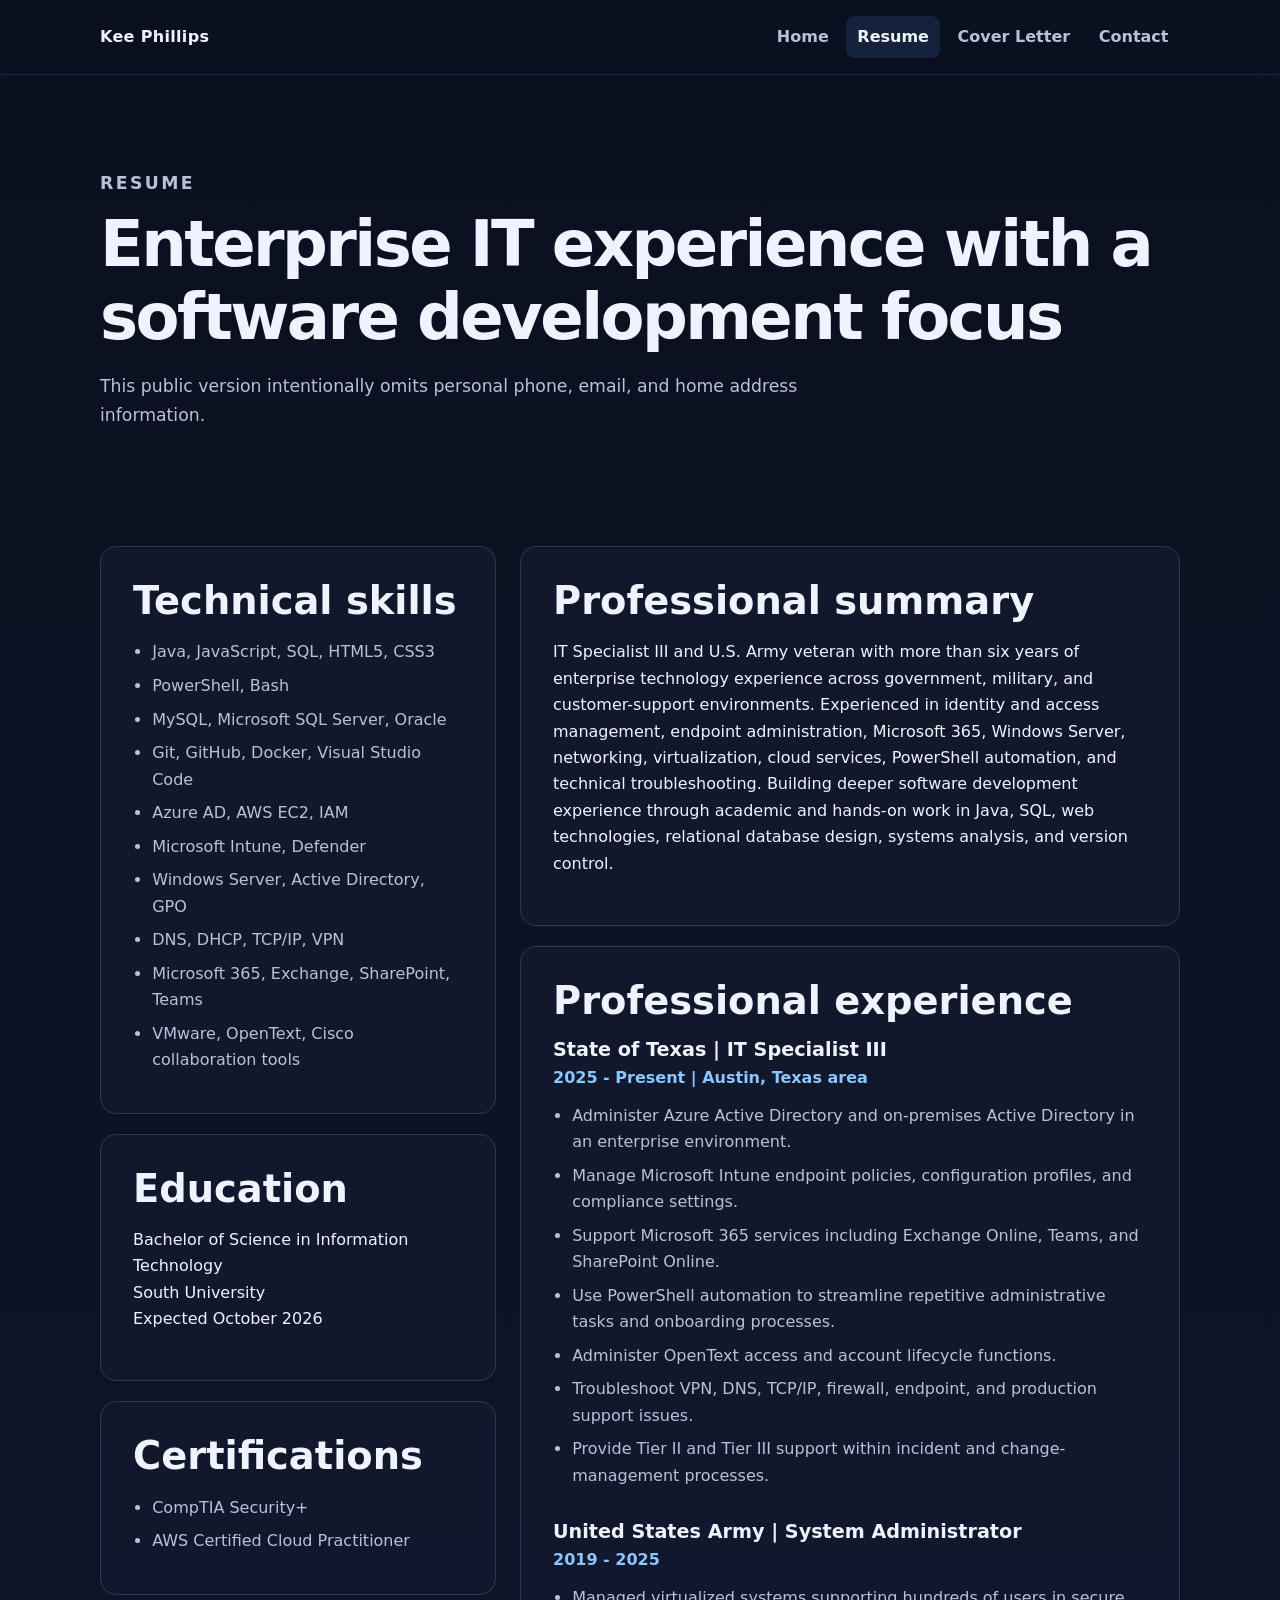
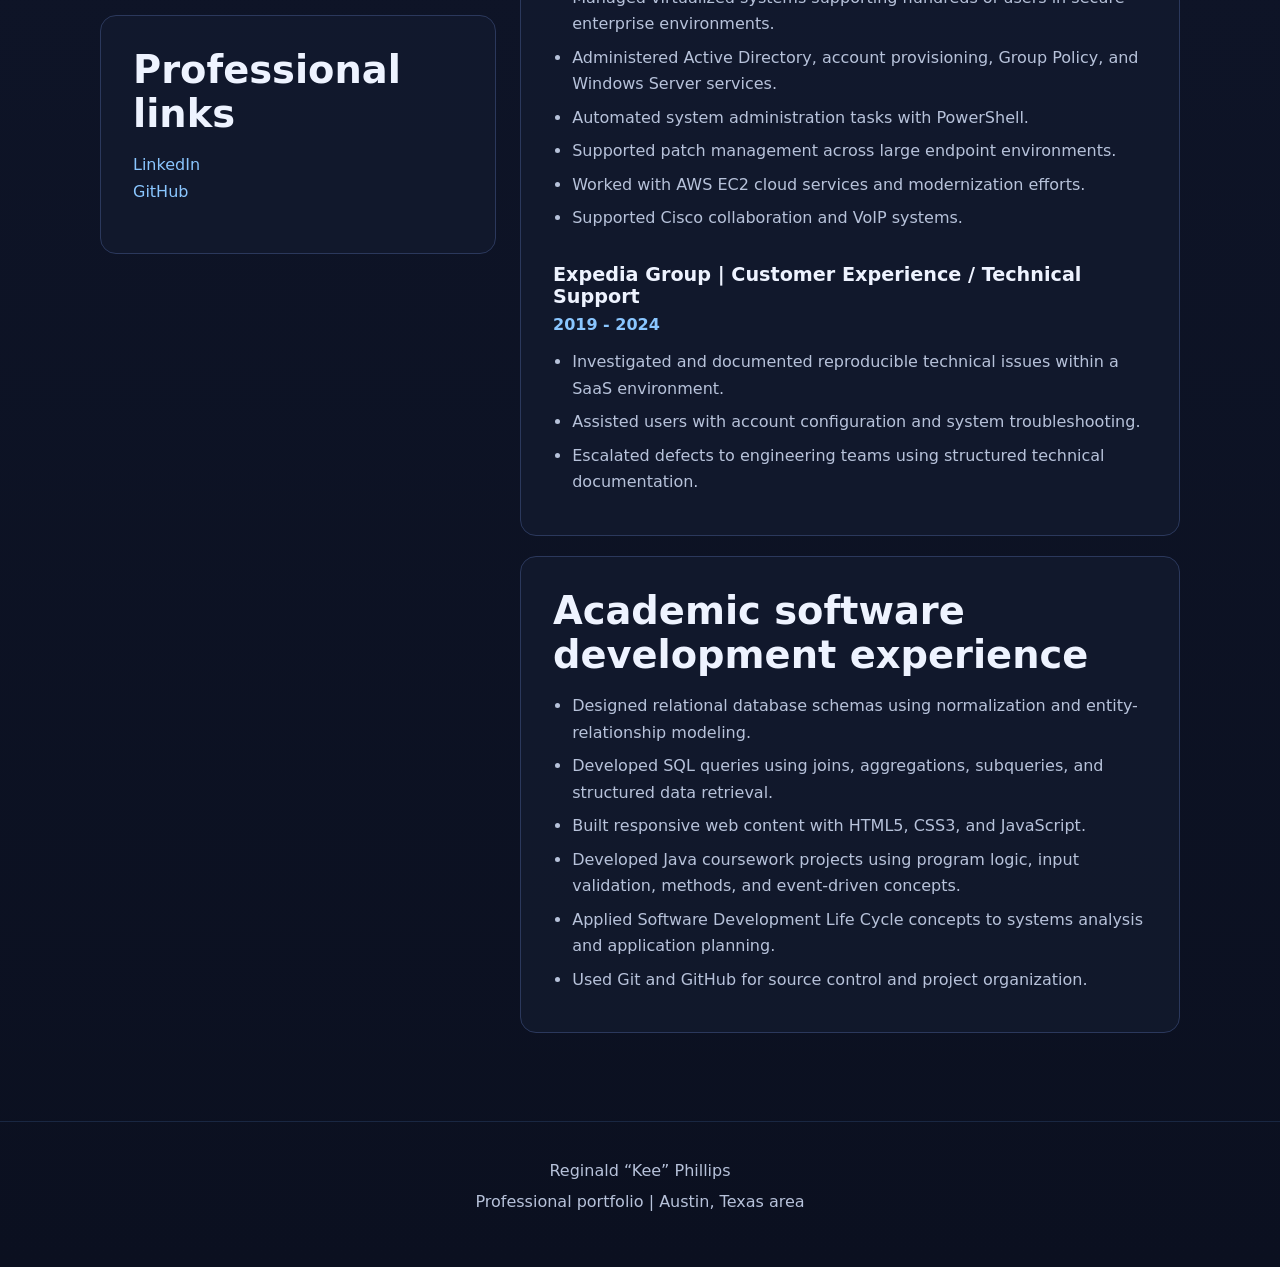
==== resume.html @ 79863b95 "Add files via upload" ====
<!doctype html>
<html lang="en">
<head>
  <meta charset="utf-8">
  <meta name="viewport" content="width=device-width, initial-scale=1">
  <meta name="description" content="Privacy-safe professional resume for Reginald Kee Phillips.">
  <title>Resume | Kee Phillips</title>
  <link rel="stylesheet" href="style.css">
</head>
<body>
  <a class="skip-link" href="#main">Skip to main content</a>
  <header class="site-header">
    <nav class="nav" aria-label="Main navigation">
      <a class="brand" href="index.html">Kee Phillips</a>
      <div class="nav-links">
        <a href="index.html">Home</a>
        <a href="resume.html" aria-current="page">Resume</a>
        <a href="cover-letter.html">Cover Letter</a>
        <a href="contact.html">Contact</a>
      </div>
    </nav>
  </header>

  <main id="main">
    <header class="page-header">
      <div class="container">
        <p class="eyebrow">Resume</p>
        <h1>Enterprise IT experience with a software development focus</h1>
        <p>This public version intentionally omits personal phone, email, and home address information.</p>
      </div>
    </header>

    <section class="section">
      <div class="container resume-grid">
        <aside>
          <div class="content-panel">
            <h2>Technical skills</h2>
            <ul class="skill-list">
              <li>Java, JavaScript, SQL, HTML5, CSS3</li>
              <li>PowerShell, Bash</li>
              <li>MySQL, Microsoft SQL Server, Oracle</li>
              <li>Git, GitHub, Docker, Visual Studio Code</li>
              <li>Azure AD, AWS EC2, IAM</li>
              <li>Microsoft Intune, Defender</li>
              <li>Windows Server, Active Directory, GPO</li>
              <li>DNS, DHCP, TCP/IP, VPN</li>
              <li>Microsoft 365, Exchange, SharePoint, Teams</li>
              <li>VMware, OpenText, Cisco collaboration tools</li>
            </ul>
          </div>

          <div class="content-panel">
            <h2>Education</h2>
            <p>Bachelor of Science in Information Technology<br>South University<br>Expected October 2026</p>
          </div>

          <div class="content-panel">
            <h2>Certifications</h2>
            <ul class="clean-list">
              <li>CompTIA Security+</li>
              <li>AWS Certified Cloud Practitioner</li>
            </ul>
          </div>

          <div class="content-panel">
            <h2>Professional links</h2>
            <p><a href="https://www.linkedin.com/in/kee-phillips" target="_blank" rel="noopener noreferrer">LinkedIn</a><br>
            <a href="https://github.com/kphillips85" target="_blank" rel="noopener noreferrer">GitHub</a></p>
          </div>
        </aside>

        <div>
          <div class="content-panel">
            <h2>Professional summary</h2>
            <p>IT Specialist III and U.S. Army veteran with more than six years of enterprise technology experience across government, military, and customer-support environments. Experienced in identity and access management, endpoint administration, Microsoft 365, Windows Server, networking, virtualization, cloud services, PowerShell automation, and technical troubleshooting. Building deeper software development experience through academic and hands-on work in Java, SQL, web technologies, relational database design, systems analysis, and version control.</p>
          </div>

          <div class="content-panel">
            <h2>Professional experience</h2>

            <article class="job">
              <h3>State of Texas | IT Specialist III</h3>
              <p class="job-meta">2025 - Present | Austin, Texas area</p>
              <ul class="clean-list">
                <li>Administer Azure Active Directory and on-premises Active Directory in an enterprise environment.</li>
                <li>Manage Microsoft Intune endpoint policies, configuration profiles, and compliance settings.</li>
                <li>Support Microsoft 365 services including Exchange Online, Teams, and SharePoint Online.</li>
                <li>Use PowerShell automation to streamline repetitive administrative tasks and onboarding processes.</li>
                <li>Administer OpenText access and account lifecycle functions.</li>
                <li>Troubleshoot VPN, DNS, TCP/IP, firewall, endpoint, and production support issues.</li>
                <li>Provide Tier II and Tier III support within incident and change-management processes.</li>
              </ul>
            </article>

            <article class="job">
              <h3>United States Army | System Administrator</h3>
              <p class="job-meta">2019 - 2025</p>
              <ul class="clean-list">
                <li>Managed virtualized systems supporting hundreds of users in secure enterprise environments.</li>
                <li>Administered Active Directory, account provisioning, Group Policy, and Windows Server services.</li>
                <li>Automated system administration tasks with PowerShell.</li>
                <li>Supported patch management across large endpoint environments.</li>
                <li>Worked with AWS EC2 cloud services and modernization efforts.</li>
                <li>Supported Cisco collaboration and VoIP systems.</li>
              </ul>
            </article>

            <article class="job">
              <h3>Expedia Group | Customer Experience / Technical Support</h3>
              <p class="job-meta">2019 - 2024</p>
              <ul class="clean-list">
                <li>Investigated and documented reproducible technical issues within a SaaS environment.</li>
                <li>Assisted users with account configuration and system troubleshooting.</li>
                <li>Escalated defects to engineering teams using structured technical documentation.</li>
              </ul>
            </article>
          </div>

          <div class="content-panel">
            <h2>Academic software development experience</h2>
            <ul class="clean-list">
              <li>Designed relational database schemas using normalization and entity-relationship modeling.</li>
              <li>Developed SQL queries using joins, aggregations, subqueries, and structured data retrieval.</li>
              <li>Built responsive web content with HTML5, CSS3, and JavaScript.</li>
              <li>Developed Java coursework projects using program logic, input validation, methods, and event-driven concepts.</li>
              <li>Applied Software Development Life Cycle concepts to systems analysis and application planning.</li>
              <li>Used Git and GitHub for source control and project organization.</li>
            </ul>
          </div>
        </div>
      </div>
    </section>
  </main>

  <footer class="site-footer">
    <div class="container">
      <p>Reginald “Kee” Phillips</p>
      <p>Professional portfolio | Austin, Texas area</p>
    </div>
  </footer>
</body>
</html>
---- style.css ----
:root {
  --bg: #0b1020;
  --surface: #121a2f;
  --surface-2: #17213b;
  --text: #eef3ff;
  --muted: #b7c2da;
  --accent: #6ea8fe;
  --accent-2: #8ac6ff;
  --border: #2b385c;
  --max: 1120px;
  --shadow: 0 18px 45px rgba(0, 0, 0, 0.22);
}

* { box-sizing: border-box; }
html { scroll-behavior: smooth; }
body {
  margin: 0;
  font-family: Inter, ui-sans-serif, system-ui, -apple-system, BlinkMacSystemFont, "Segoe UI", sans-serif;
  background: linear-gradient(180deg, #0b1020 0%, #0e1427 55%, #0b1020 100%);
  color: var(--text);
  line-height: 1.65;
}

a { color: var(--accent-2); text-decoration: none; }
a:hover, a:focus { text-decoration: underline; }

.skip-link {
  position: absolute;
  left: -9999px;
  top: auto;
}
.skip-link:focus {
  left: 1rem;
  top: 1rem;
  z-index: 1000;
  background: #fff;
  color: #111;
  padding: .6rem .9rem;
  border-radius: .5rem;
}

.site-header {
  position: sticky;
  top: 0;
  z-index: 100;
  backdrop-filter: blur(12px);
  background: rgba(11, 16, 32, 0.88);
  border-bottom: 1px solid rgba(110, 168, 254, 0.15);
}

.nav {
  max-width: var(--max);
  margin: 0 auto;
  padding: 1rem 1.25rem;
  display: flex;
  gap: 1.25rem;
  align-items: center;
  justify-content: space-between;
  flex-wrap: wrap;
}

.brand {
  font-weight: 800;
  letter-spacing: .02em;
  color: var(--text);
  text-decoration: none;
}

.nav-links {
  display: flex;
  gap: .35rem;
  flex-wrap: wrap;
}

.nav-links a {
  color: var(--muted);
  padding: .5rem .72rem;
  border-radius: .55rem;
  font-weight: 650;
}
.nav-links a:hover,
.nav-links a:focus,
.nav-links a[aria-current="page"] {
  color: var(--text);
  background: rgba(110, 168, 254, 0.12);
  text-decoration: none;
}

main { min-height: 75vh; }
.container {
  max-width: var(--max);
  margin: 0 auto;
  padding: 0 1.25rem;
}

.hero {
  padding: 6.5rem 0 4.5rem;
}
.hero-grid {
  display: grid;
  grid-template-columns: 1.35fr .65fr;
  gap: 2.5rem;
  align-items: center;
}
.eyebrow {
  text-transform: uppercase;
  letter-spacing: .14em;
  color: var(--accent-2);
  font-weight: 800;
  font-size: .83rem;
  margin-bottom: .65rem;
}
h1, h2, h3 { line-height: 1.15; margin-top: 0; }
h1 {
  font-size: clamp(2.5rem, 6vw, 5rem);
  margin-bottom: 1rem;
  letter-spacing: -.04em;
}
h2 {
  font-size: clamp(1.8rem, 3vw, 2.65rem);
  margin-bottom: 1rem;
}
h3 { font-size: 1.2rem; }
.lead {
  font-size: clamp(1.08rem, 2vw, 1.28rem);
  color: var(--muted);
  max-width: 760px;
}
.hero-badge {
  width: min(280px, 70vw);
  aspect-ratio: 1;
  margin: auto;
  display: grid;
  place-items: center;
  border-radius: 50%;
  background:
    radial-gradient(circle at 35% 30%, rgba(138, 198, 255, .35), transparent 35%),
    linear-gradient(145deg, #17213b, #0d1429);
  border: 1px solid var(--border);
  box-shadow: var(--shadow);
  font-size: clamp(4rem, 10vw, 7rem);
  font-weight: 900;
  letter-spacing: -.06em;
  color: #dbeaff;
}

.actions {
  display: flex;
  gap: .75rem;
  flex-wrap: wrap;
  margin-top: 1.7rem;
}
.button {
  display: inline-flex;
  align-items: center;
  justify-content: center;
  min-height: 46px;
  padding: .72rem 1rem;
  border-radius: .7rem;
  border: 1px solid var(--border);
  background: var(--surface);
  color: var(--text);
  font-weight: 750;
  text-decoration: none;
}
.button:hover, .button:focus {
  background: var(--surface-2);
  text-decoration: none;
  transform: translateY(-1px);
}
.button.primary {
  background: var(--accent);
  color: #08101f;
  border-color: var(--accent);
}

.section { padding: 4.25rem 0; }
.section.alt {
  background: rgba(18, 26, 47, 0.55);
  border-top: 1px solid rgba(110, 168, 254, .12);
  border-bottom: 1px solid rgba(110, 168, 254, .12);
}
.section-copy { max-width: 800px; color: var(--muted); }

.cards {
  display: grid;
  grid-template-columns: repeat(4, 1fr);
  gap: 1rem;
  margin-top: 1.6rem;
}
.card {
  background: linear-gradient(180deg, rgba(23,33,59,.9), rgba(18,26,47,.9));
  border: 1px solid var(--border);
  border-radius: 1rem;
  padding: 1.25rem;
  box-shadow: 0 12px 28px rgba(0,0,0,.13);
}
.card p { color: var(--muted); margin-bottom: 0; }

.pitch {
  background: linear-gradient(135deg, rgba(110,168,254,.12), rgba(138,198,255,.04));
  border: 1px solid var(--border);
  border-radius: 1rem;
  padding: 1.5rem;
  max-width: 900px;
}
.pitch p { margin: 0; font-size: 1.04rem; color: #dfe8fb; }

.page-header {
  padding: 4.75rem 0 2rem;
}
.page-header h1 { font-size: clamp(2.4rem, 5vw, 4.1rem); }
.page-header p { color: var(--muted); max-width: 760px; font-size: 1.08rem; }

.content-panel {
  background: rgba(18,26,47,.78);
  border: 1px solid var(--border);
  border-radius: 1rem;
  padding: clamp(1.2rem, 3vw, 2rem);
  margin-bottom: 1.25rem;
}

.resume-grid {
  display: grid;
  grid-template-columns: .75fr 1.25fr;
  gap: 1.5rem;
  align-items: start;
}
.skill-list,
.clean-list {
  margin: .6rem 0 0;
  padding-left: 1.2rem;
}
.skill-list li,
.clean-list li { margin-bottom: .45rem; color: var(--muted); }
.job { margin-bottom: 2rem; }
.job:last-child { margin-bottom: 0; }
.job h3 { margin-bottom: .25rem; }
.job-meta { color: var(--accent-2); font-weight: 700; margin: 0 0 .7rem; }

.letter {
  max-width: 850px;
  font-size: 1.02rem;
}
.letter p { margin: 0 0 1.15rem; }

.contact-options {
  display: grid;
  grid-template-columns: repeat(2, minmax(0, 1fr));
  gap: 1rem;
  max-width: 760px;
}
.contact-card {
  display: block;
  padding: 1.35rem;
  border-radius: 1rem;
  border: 1px solid var(--border);
  background: var(--surface);
  color: var(--text);
  text-decoration: none;
}
.contact-card:hover, .contact-card:focus {
  background: var(--surface-2);
  text-decoration: none;
}
.contact-card span { display: block; color: var(--muted); margin-top: .25rem; }

.site-footer {
  border-top: 1px solid rgba(110,168,254,.15);
  padding: 2rem 0 3rem;
  color: var(--muted);
  text-align: center;
}
.site-footer p { margin: .25rem 0; }

.note {
  border-left: 3px solid var(--accent);
  padding: .8rem 1rem;
  background: rgba(110,168,254,.08);
  color: var(--muted);
  border-radius: .35rem;
}

@media (max-width: 860px) {
  .hero-grid,
  .resume-grid { grid-template-columns: 1fr; }
  .hero { padding-top: 4rem; }
  .hero-badge { width: 210px; }
  .cards { grid-template-columns: repeat(2, 1fr); }
}

@media (max-width: 560px) {
  .nav { align-items: flex-start; }
  .nav-links { width: 100%; }
  .nav-links a { flex: 1 1 auto; text-align: center; }
  .cards,
  .contact-options { grid-template-columns: 1fr; }
  .section { padding: 3rem 0; }
}
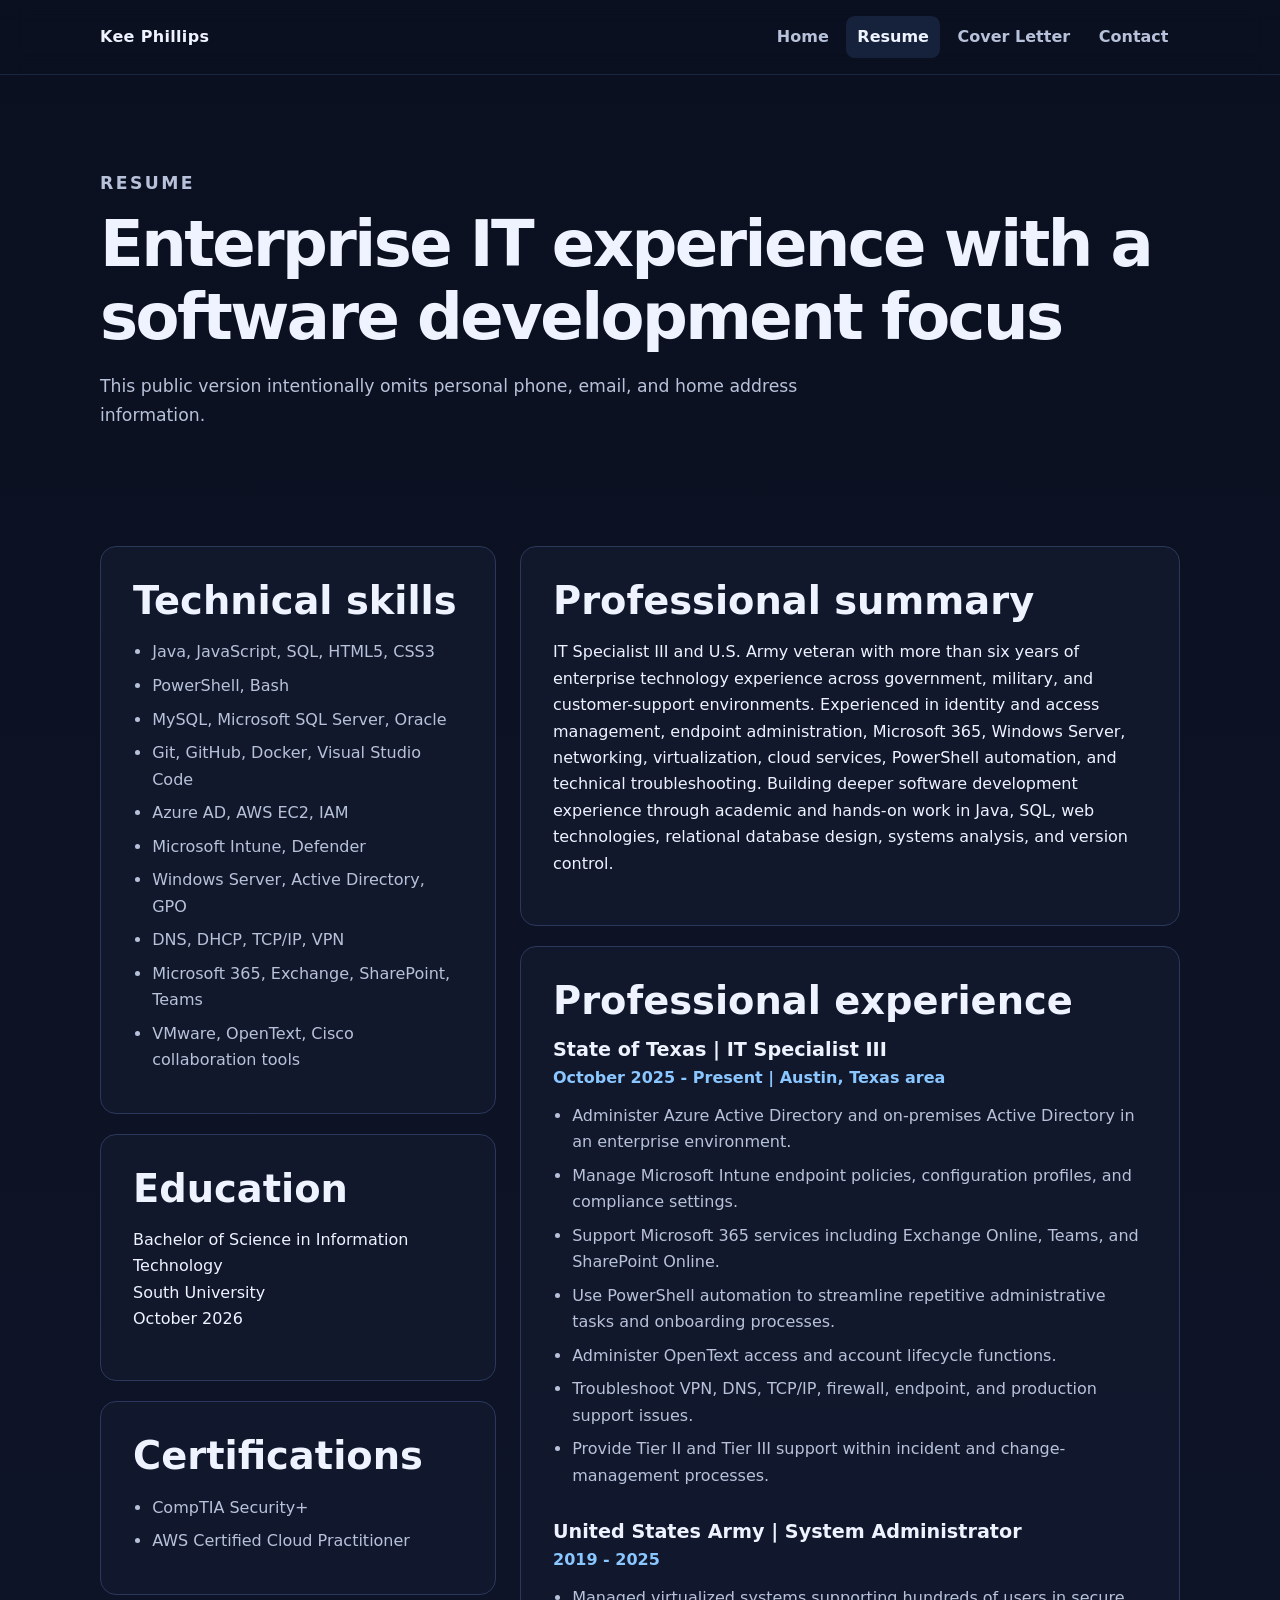
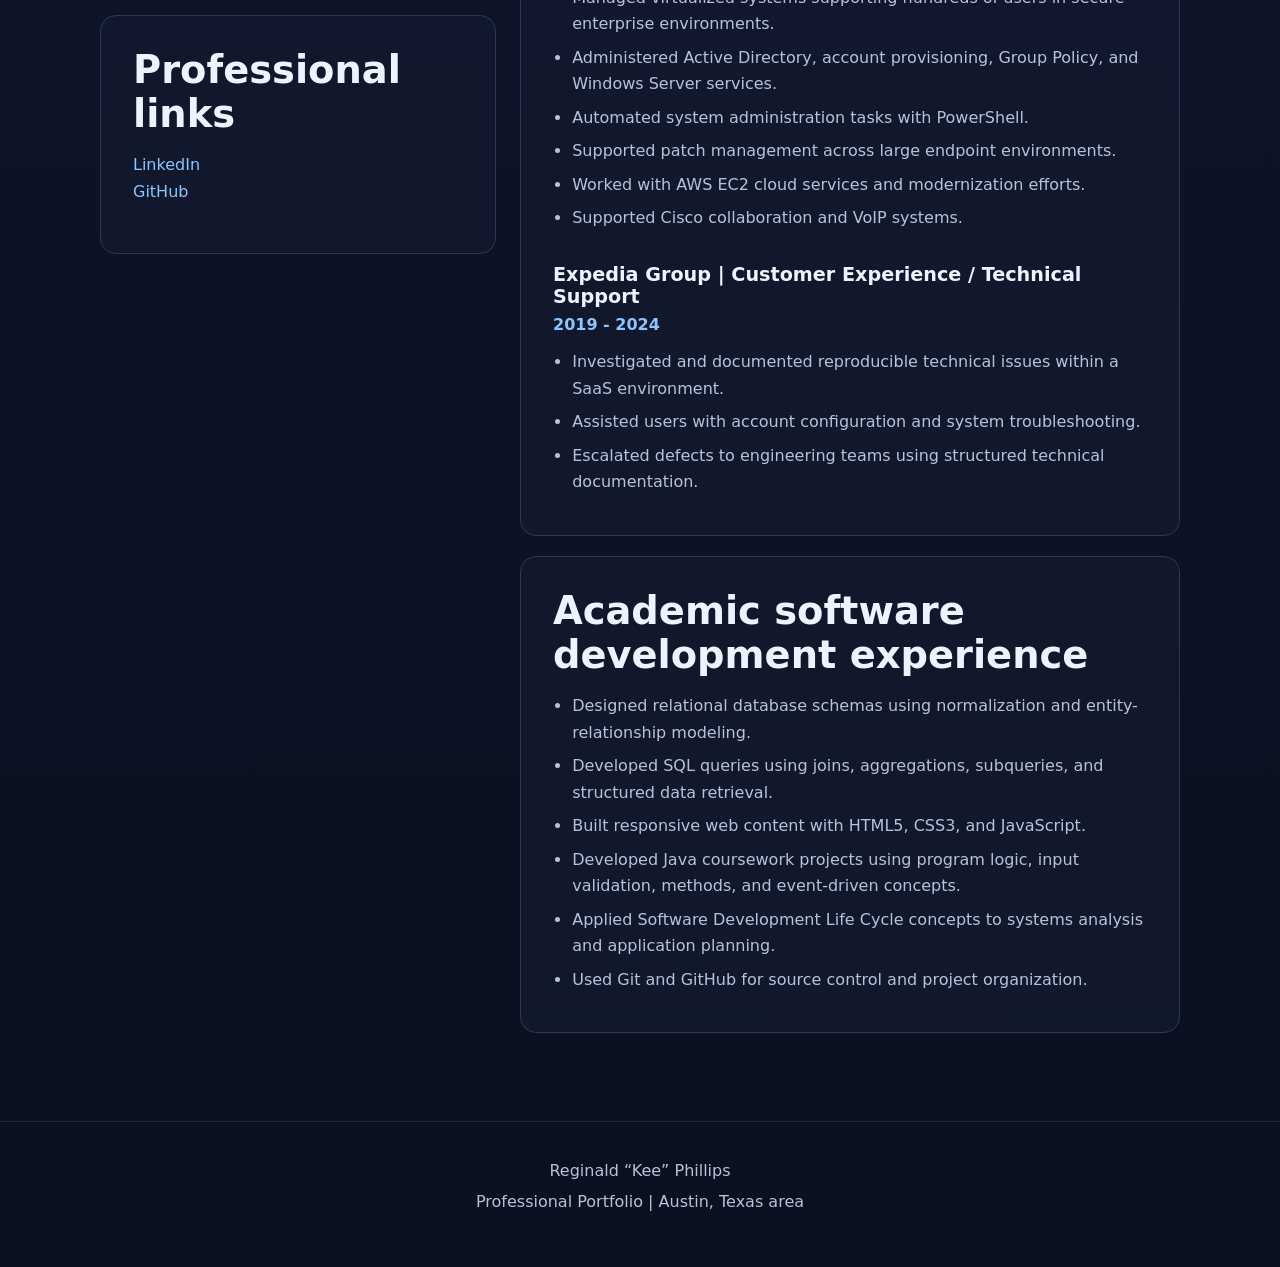
==== commit 0533a24b: "Update resume.html" ====
--- a/resume.html
+++ b/resume.html
@@ -51,7 +51,7 @@
 
           <div class="content-panel">
             <h2>Education</h2>
-            <p>Bachelor of Science in Information Technology<br>South University<br>Expected October 2026</p>
+            <p>Bachelor of Science in Information Technology<br>South University<br>October 2026</p>
           </div>
 
           <div class="content-panel">
@@ -80,7 +80,7 @@
 
             <article class="job">
               <h3>State of Texas | IT Specialist III</h3>
-              <p class="job-meta">2025 - Present | Austin, Texas area</p>
+              <p class="job-meta">October 2025 - Present | Austin, Texas area</p>
               <ul class="clean-list">
                 <li>Administer Azure Active Directory and on-premises Active Directory in an enterprise environment.</li>
                 <li>Manage Microsoft Intune endpoint policies, configuration profiles, and compliance settings.</li>
@@ -135,7 +135,7 @@
   <footer class="site-footer">
     <div class="container">
       <p>Reginald “Kee” Phillips</p>
-      <p>Professional portfolio | Austin, Texas area</p>
+      <p>Professional Portfolio | Austin, Texas area</p>
     </div>
   </footer>
 </body>
